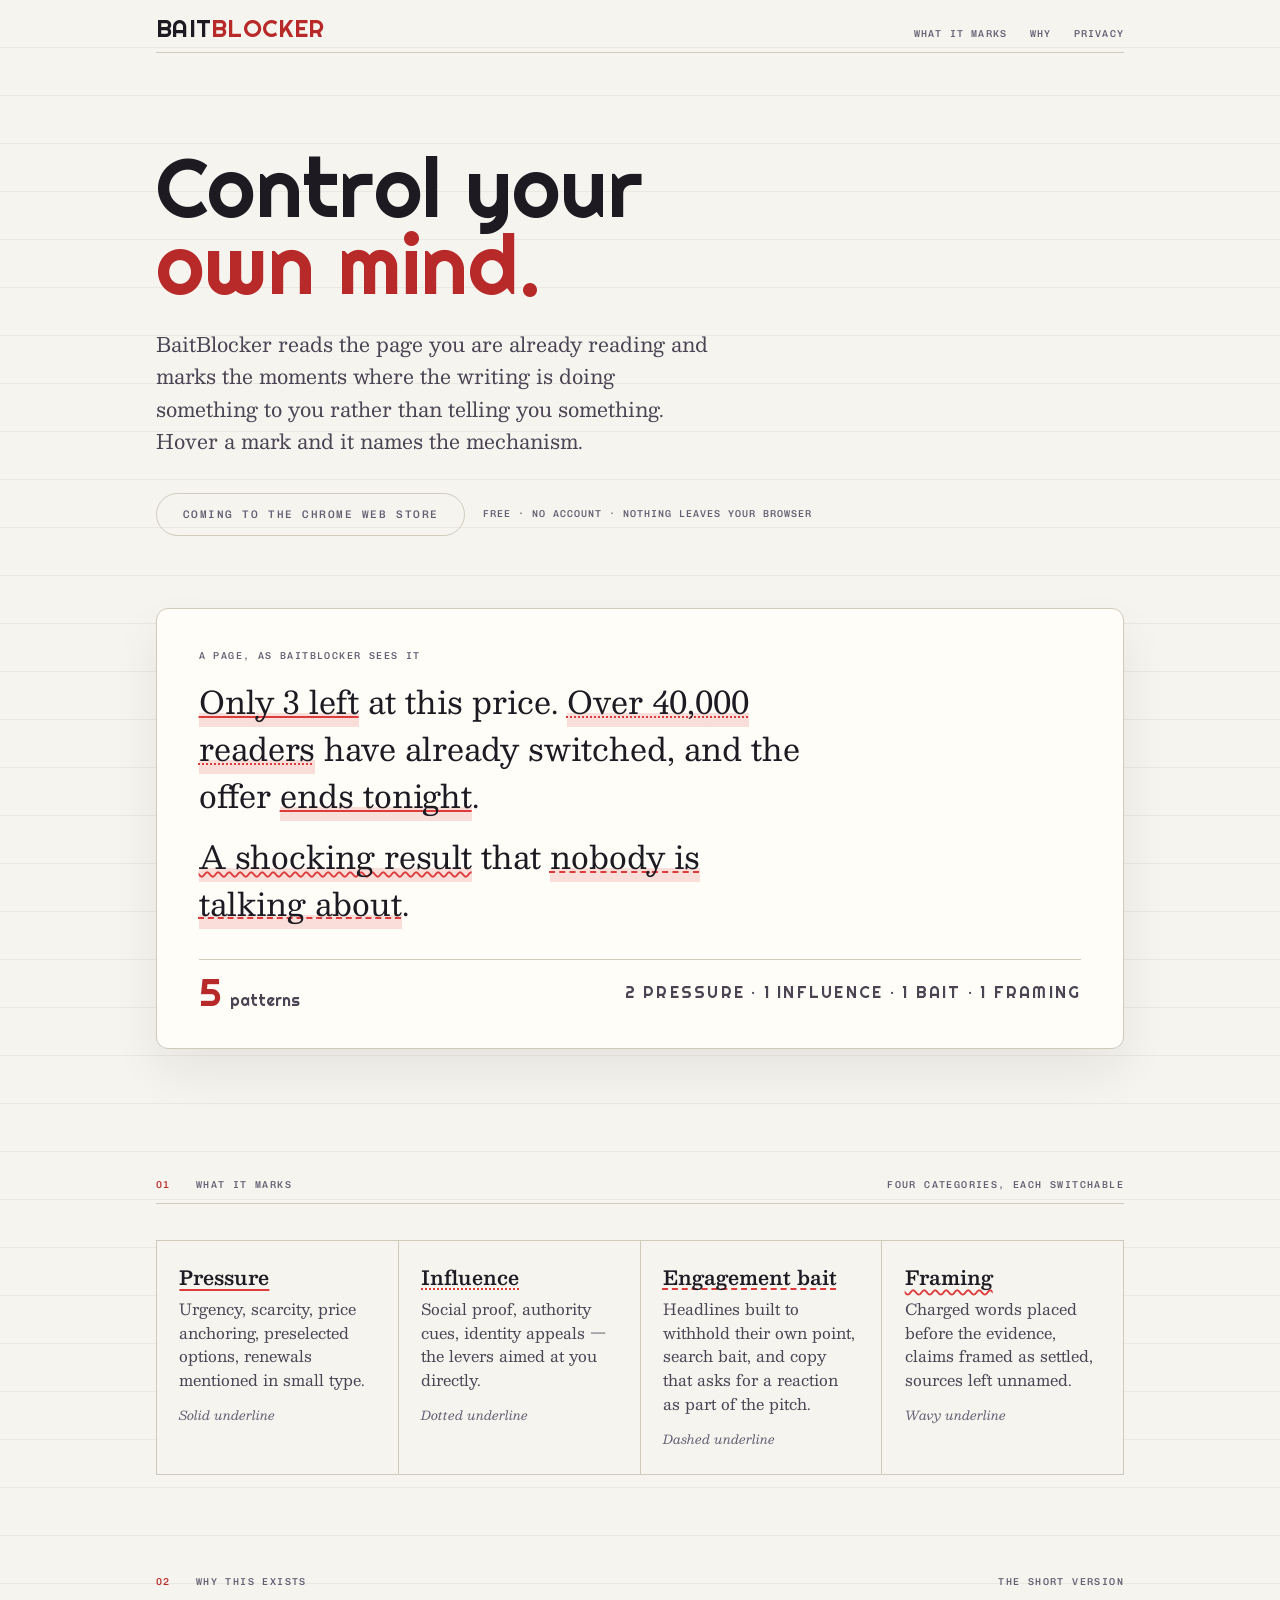
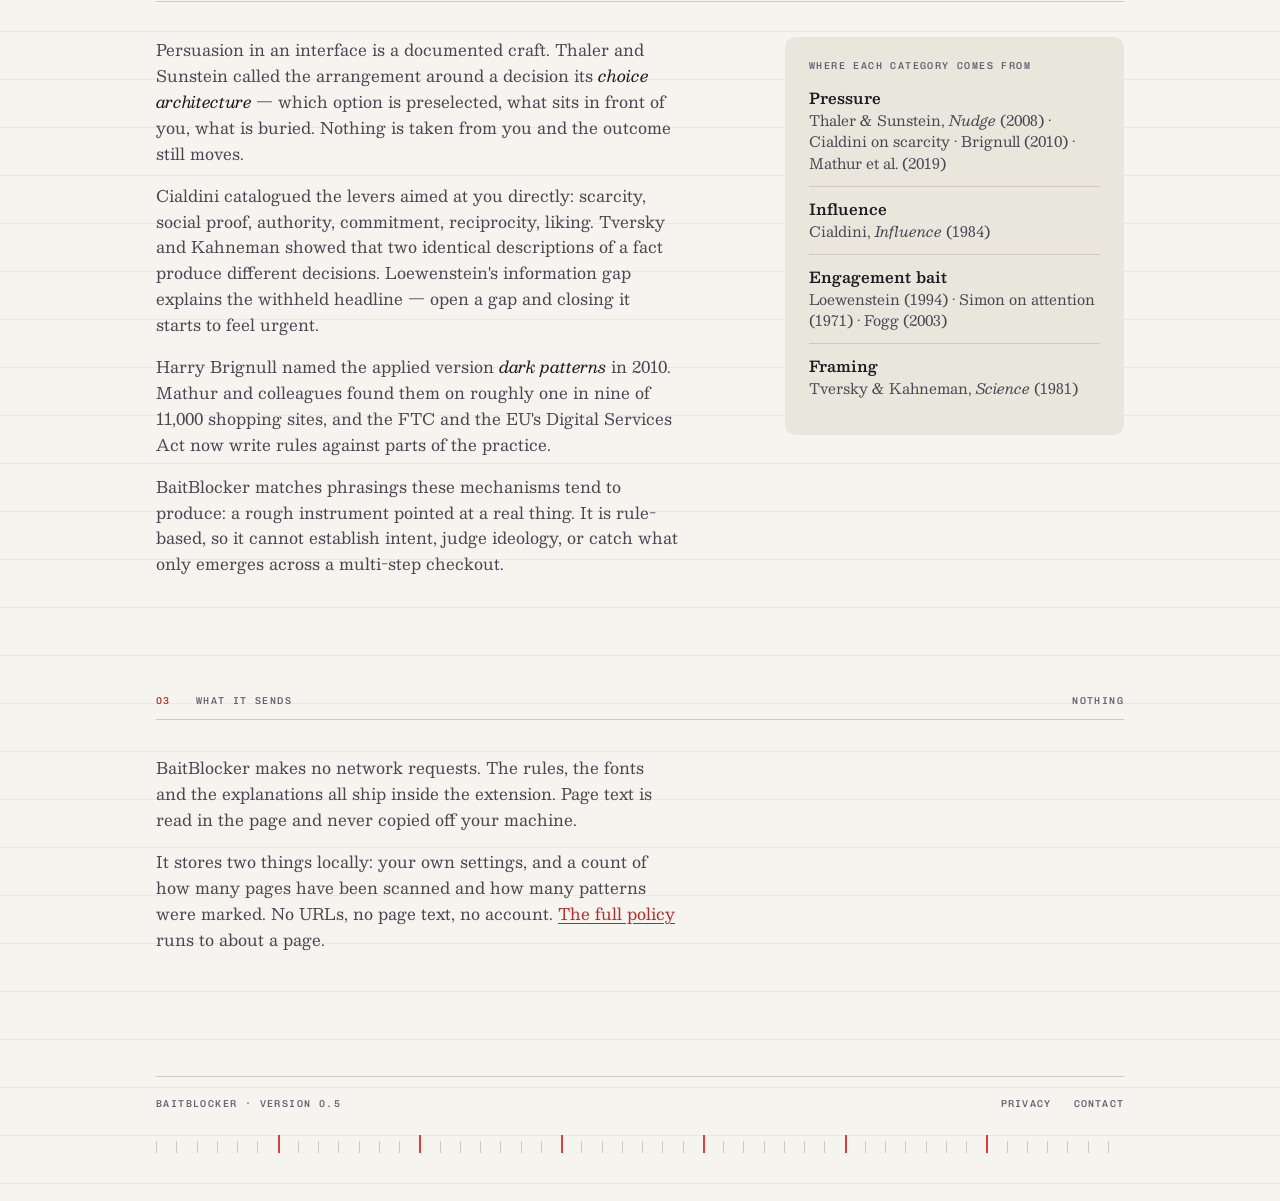
==== site/index.html @ 2d34333e "Add landing page and hosted privacy policy A two-page static site for the extension, built on the sa" ====
<!doctype html>
<html lang="en-GB">
<head>
<meta charset="utf-8">
<meta name="viewport" content="width=device-width,initial-scale=1">
<title>BaitBlocker — see the persuasion patterns on any page</title>
<meta name="description" content="A browser extension that marks the places where online writing is working on you rather than informing you. Runs locally, sends nothing anywhere.">
<link rel="icon" href="icon.png">
<link rel="stylesheet" href="styles.css">
<meta property="og:title" content="BaitBlocker">
<meta property="og:description" content="Marks the places where online writing is working on you rather than informing you.">
<meta property="og:type" content="website">
</head>
<body>

<div class="wrap">
  <header class="mast">
    <a class="wordmark" href="/">BAIT<em>BLOCKER</em></a>
    <nav>
      <a href="#what">What it marks</a>
      <a href="#why">Why</a>
      <a href="privacy.html">Privacy</a>
    </nav>
  </header>

  <div class="hero">
    <h1>Control your<br><em>own mind.</em></h1>
    <p class="stand">BaitBlocker reads the page you are already reading and marks the
    moments where the writing is doing something to you rather than telling you
    something. Hover a mark and it names the mechanism.</p>
    <div class="cta">
      <a class="install" id="install" href="#" aria-disabled="true">Coming to the Chrome Web Store</a>
      <small>Free · No account · Nothing leaves your browser</small>
    </div>
  </div>

  <div class="specimen">
    <span class="machine">A page, as BaitBlocker sees it</span>
    <p><span class="mark" data-c="pressure" style="--i:0">Only 3 left</span> at this
    price. <span class="mark" data-c="influence" style="--i:1">Over 40,000 readers</span>
    have already switched, and the offer
    <span class="mark" data-c="pressure" style="--i:2">ends tonight</span>.</p>
    <p><span class="mark" data-c="framing" style="--i:3">A shocking result</span> that
    <span class="mark" data-c="engagement" style="--i:4">nobody is talking about</span>.</p>
    <div class="readout">
      <b>5</b><span>patterns</span>
      <span class="machine">2 pressure · 1 influence · 1 bait · 1 framing</span>
    </div>
  </div>

  <section id="what">
    <div class="head">
      <h2><span>01</span> What it marks</h2>
      <span class="machine">Four categories, each switchable</span>
    </div>
    <div class="cards">
      <div class="card" data-c="pressure">
        <b>Pressure</b>
        <p>Urgency, scarcity, price anchoring, preselected options, renewals mentioned in
        small type.</p>
        <small>Solid underline</small>
      </div>
      <div class="card" data-c="influence">
        <b>Influence</b>
        <p>Social proof, authority cues, identity appeals — the levers aimed at you
        directly.</p>
        <small>Dotted underline</small>
      </div>
      <div class="card" data-c="engagement">
        <b>Engagement bait</b>
        <p>Headlines built to withhold their own point, search bait, and copy that asks
        for a reaction as part of the pitch.</p>
        <small>Dashed underline</small>
      </div>
      <div class="card" data-c="framing">
        <b>Framing</b>
        <p>Charged words placed before the evidence, claims framed as settled, sources
        left unnamed.</p>
        <small>Wavy underline</small>
      </div>
    </div>
  </section>

  <section id="why">
    <div class="head">
      <h2><span>02</span> Why this exists</h2>
      <span class="machine">The short version</span>
    </div>
    <div class="two">
      <div>
        <p>Persuasion in an interface is a documented craft. Thaler and Sunstein called
        the arrangement around a decision its <em>choice architecture</em> — which option
        is preselected, what sits in front of you, what is buried. Nothing is taken from
        you and the outcome still moves.</p>

        <p>Cialdini catalogued the levers aimed at you directly: scarcity, social proof,
        authority, commitment, reciprocity, liking. Tversky and Kahneman showed that two
        identical descriptions of a fact produce different decisions. Loewenstein's
        information gap explains the withheld headline — open a gap and closing it starts
        to feel urgent.</p>

        <p>Harry Brignull named the applied version <em>dark patterns</em> in 2010. Mathur
        and colleagues found them on roughly one in nine of 11,000 shopping sites, and the
        FTC and the EU's Digital Services Act now write rules against parts of the
        practice.</p>

        <p>BaitBlocker matches phrasings these mechanisms tend to produce: a rough
        instrument pointed at a real thing. It is rule-based, so it cannot establish
        intent, judge ideology, or catch what only emerges across a multi-step checkout.</p>
      </div>

      <aside class="panel">
        <span class="machine">Where each category comes from</span>
        <ul>
          <li><b>Pressure</b> Thaler &amp; Sunstein, <i>Nudge</i> (2008) · Cialdini on
          scarcity · Brignull (2010) · Mathur et al. (2019)</li>
          <li><b>Influence</b> Cialdini, <i>Influence</i> (1984)</li>
          <li><b>Engagement bait</b> Loewenstein (1994) · Simon on attention (1971) ·
          Fogg (2003)</li>
          <li><b>Framing</b> Tversky &amp; Kahneman, <i>Science</i> (1981)</li>
        </ul>
      </aside>
    </div>
  </section>

  <section id="privacy-note">
    <div class="head">
      <h2><span>03</span> What it sends</h2>
      <span class="machine">Nothing</span>
    </div>
    <div class="single">
      <div>
        <p>BaitBlocker makes no network requests. The rules, the fonts and the
        explanations all ship inside the extension. Page text is read in the page and
        never copied off your machine.</p>
        <p>It stores two things locally: your own settings, and a count of how many pages
        have been scanned and how many patterns were marked. No URLs, no page text, no
        account. <a href="privacy.html">The full policy</a> runs to about a page.</p>
      </div>
    </div>
  </section>

  <footer>
    <div class="foot-row">
      <span class="machine">BaitBlocker · Version 0.5</span>
      <nav>
        <a href="privacy.html">Privacy</a>
        <a href="mailto:aswad.amr@gmail.com">Contact</a>
      </nav>
    </div>
    <div class="strip" aria-hidden="true"></div>
  </footer>
</div>

<script>
  // One constant to set when the listing goes live.
  const STORE_URL = "";

  const install = document.getElementById("install");
  if (STORE_URL) {
    install.href = STORE_URL;
    install.removeAttribute("aria-disabled");
    install.textContent = "Add to Chrome — free";
    install.rel = "noopener";
  }

  const strip = document.querySelector(".strip");
  for (let i = 0; i < 48; i += 1) strip.append(document.createElement("i"));
</script>
</body>
</html>
---- site/styles.css ----
/* BaitBlocker site — same system as the extension: paper ground, Righteous display,
   Besley text, Chivo Mono machine labels, and one red that only ever means "caught". */

@font-face { font-family: "Righteous"; src: url("fonts/righteous-400.ttf") format("truetype"); font-weight: 400; font-display: swap; }
@font-face { font-family: "Besley"; src: url("fonts/besley-400.ttf") format("truetype"); font-weight: 400; font-display: swap; }
@font-face { font-family: "Besley"; src: url("fonts/besley-600.ttf") format("truetype"); font-weight: 600; font-display: swap; }
@font-face { font-family: "Besley"; src: url("fonts/besley-italic-400.ttf") format("truetype"); font-style: italic; font-weight: 400; font-display: swap; }
@font-face { font-family: "Chivo Mono"; src: url("fonts/chivo-mono-400.ttf") format("truetype"); font-weight: 400; font-display: swap; }
@font-face { font-family: "Chivo Mono"; src: url("fonts/chivo-mono-500.ttf") format("truetype"); font-weight: 500; font-display: swap; }

:root {
  --ground: #f5f4ef;
  --ground-2: #e9e6dc;
  --ink: #1d1a22;
  --ink-2: #4a4453;
  --ink-3: #655f72;
  --line: #cfcabc;
  --lead: #dd3c3c;
  --lead-text: #b82929;
  --companion: #2f7d76;
  --companion-text: #276c66;
  --display: "Righteous", "Arial Rounded MT Bold", sans-serif;
  --text: "Besley", Georgia, serif;
  --mono: "Chivo Mono", ui-monospace, SFMono-Regular, Consolas, monospace;
  --gutter: clamp(1.25rem, 5vw, 3.5rem);
}

* { box-sizing: border-box; }

html { scroll-behavior: smooth; }

body {
  margin: 0;
  background: var(--ground);
  color: var(--ink);
  font: 400 17px/1.62 var(--text);
  -webkit-font-smoothing: antialiased;
  /* Faint ruled paper, so the ground reads as something written on. */
  background-image: repeating-linear-gradient(
    to bottom, transparent 0 47px, rgb(207 202 188 / .28) 47px 48px);
}

.wrap { max-width: 1080px; margin: 0 auto; padding: 0 var(--gutter); }

a { color: var(--lead-text); text-underline-offset: 3px; }
a:focus-visible, button:focus-visible { outline: 2px solid var(--companion-text); outline-offset: 3px; }

.machine {
  color: var(--ink-3);
  font: 500 10px/1 var(--mono);
  letter-spacing: .14em;
  text-transform: uppercase;
}

/* ---- masthead ---- */

.mast {
  display: flex;
  align-items: baseline;
  justify-content: space-between;
  gap: 1.5rem;
  padding: 1.15rem 0 .8rem;
  border-bottom: 1px solid var(--line);
}
.wordmark {
  color: var(--ink);
  font: 400 24px/.88 var(--display);
  letter-spacing: .012em;
  text-decoration: none;
}
.wordmark em { color: var(--lead-text); font-style: normal; }
.mast nav { display: flex; gap: 1.4rem; }
.mast nav a { color: var(--ink-3); font: 500 10px/1 var(--mono); letter-spacing: .12em; text-transform: uppercase; text-decoration: none; }
.mast nav a:hover { color: var(--ink); }

/* ---- hero ---- */

.hero { padding: clamp(3rem, 8vw, 6rem) 0 clamp(2.5rem, 6vw, 4.5rem); }

h1 {
  margin: 0 0 1.6rem;
  font: 400 clamp(2.6rem, 7.2vw, 5.2rem)/.92 var(--display);
  letter-spacing: .004em;
}
h1 em { color: var(--lead-text); font-style: normal; }

.stand {
  max-width: 46ch;
  margin: 0 0 2.2rem;
  color: var(--ink-2);
  font-size: clamp(1.05rem, 2vw, 1.25rem);
}

.cta { display: flex; align-items: center; flex-wrap: wrap; gap: 1.1rem; }

.install {
  display: inline-flex;
  align-items: center;
  gap: .7rem;
  padding: .95rem 1.6rem;
  border: 1px solid var(--ink);
  border-radius: 999px;
  background: var(--ink);
  color: var(--ground);
  font: 500 11px/1 var(--mono);
  letter-spacing: .14em;
  text-transform: uppercase;
  text-decoration: none;
  transition: transform .16s ease, background .16s ease;
}
.install:hover { transform: translateY(-1px); background: var(--lead-text); border-color: var(--lead-text); }
.install[aria-disabled="true"] {
  background: transparent;
  border-color: var(--line);
  color: var(--ink-3);
  cursor: default;
  pointer-events: none;
}
.cta small { color: var(--ink-3); font: 500 10px/1.5 var(--mono); letter-spacing: .1em; text-transform: uppercase; }

/* ---- the demonstration ---- */

.specimen {
  position: relative;
  margin: 0 0 clamp(3rem, 7vw, 5rem);
  padding: clamp(1.6rem, 4vw, 2.6rem) clamp(1.4rem, 4vw, 2.6rem) clamp(1.6rem, 4vw, 2.4rem);
  border: 1px solid var(--line);
  border-radius: 12px;
  background: #fffdf8;
  box-shadow: 0 22px 48px rgb(29 26 34 / .07);
}
.specimen > .machine { display: block; margin-bottom: 1.1rem; }
.specimen p {
  max-width: 34ch;
  margin: 0;
  font-size: clamp(1.3rem, 3.4vw, 1.95rem);
  line-height: 1.5;
}
.specimen p + p { margin-top: .9rem; }

/* Marks match the extension: 1.5px underline, style per category, 16% wash. */
.mark {
  position: relative;
  text-decoration-line: underline;
  text-decoration-color: var(--lead);
  text-decoration-thickness: 1.5px;
  text-underline-offset: 2px;
  text-decoration-skip-ink: none;
  background-image: linear-gradient(transparent 74%, rgb(221 60 60 / .16) 74%);
  background-repeat: no-repeat;
  box-decoration-break: clone;
}
.mark[data-c="influence"] { text-decoration-style: dotted; }
.mark[data-c="engagement"] { text-decoration-style: dashed; }
.mark[data-c="framing"] { text-decoration-style: wavy; }

/* Each mark arrives in turn, the way the extension reveals them. */
.mark { animation: settle .5s ease-out both; animation-delay: calc(var(--i) * .42s + .5s); }
@keyframes settle {
  from { text-decoration-color: transparent; background-size: 0 100%; }
  60%  { text-decoration-color: var(--lead); background-size: 100% 100%; filter: drop-shadow(0 0 7px rgb(221 60 60 / .55)); }
  to   { text-decoration-color: var(--lead); background-size: 100% 100%; filter: none; }
}

.readout {
  display: flex;
  align-items: baseline;
  gap: .55rem;
  margin-top: clamp(1.4rem, 3vw, 2rem);
  padding-top: 1.1rem;
  border-top: 1px solid var(--line);
}
.readout b { color: var(--lead-text); font: 400 2.4rem/.8 var(--display); }
.readout span { color: var(--ink-2); font: 400 1rem/1 var(--display); }
.readout .machine { margin-left: auto; align-self: center; }

/* ---- sections ---- */

section { padding: clamp(2rem, 4.5vw, 3.2rem) 0; }

.single p { max-width: 58ch; color: var(--ink-2); font-size: 1rem; }
.single p:first-child { margin-top: 0; }

.head {
  display: flex;
  align-items: baseline;
  justify-content: space-between;
  gap: 1.5rem;
  padding-bottom: .85rem;
  margin-bottom: clamp(1.6rem, 3vw, 2.2rem);
  border-bottom: 1px solid var(--line);
}
.head h2 { margin: 0; color: var(--ink-3); font: 500 10px/1 var(--mono); letter-spacing: .14em; text-transform: uppercase; }
.head h2 span { margin-right: 1.1rem; color: var(--lead-text); }

.cards { display: grid; grid-template-columns: repeat(auto-fit, minmax(230px, 1fr)); gap: 1px; background: var(--line); border: 1px solid var(--line); }
.card { padding: 1.5rem 1.4rem 1.6rem; background: var(--ground); }
.card b {
  display: inline-block;
  margin-bottom: .55rem;
  font: 600 1.22rem/1.2 var(--text);
  text-decoration: underline 1.5px var(--lead);
  text-underline-offset: 4px;
  text-decoration-skip-ink: none;
}
.card[data-c="influence"] b { text-decoration-style: dotted; }
.card[data-c="engagement"] b { text-decoration-style: dashed; }
.card[data-c="framing"] b { text-decoration-style: wavy; }
.card p { margin: 0 0 .8rem; color: var(--ink-2); font-size: .96rem; line-height: 1.55; }
.card small { display: block; color: var(--ink-3); font: 400 .78rem/1.5 var(--text); font-style: italic; }

.two { display: grid; grid-template-columns: minmax(0, 1.25fr) minmax(260px, .75fr); gap: clamp(2rem, 5vw, 4rem); }
.two p { max-width: 58ch; color: var(--ink-2); font-size: 1rem; }
.two p:first-child { margin-top: 0; }
.two em { color: var(--ink); }

.panel { align-self: start; padding: 1.5rem; border-radius: 10px; background: var(--ground-2); }
.panel .machine { display: block; margin-bottom: 1rem; }
.panel ul { margin: 0; padding: 0; list-style: none; }
.panel li { padding: .7rem 0; border-top: 1px solid var(--line); color: var(--ink-2); font-size: .9rem; line-height: 1.5; }
.panel li:first-child { border-top: 0; padding-top: 0; }
.panel li b { display: block; color: var(--ink); font-size: .95rem; }

/* ---- long-form (privacy) ---- */

.prose { max-width: 62ch; padding: clamp(2.5rem, 6vw, 4rem) 0 1rem; }
.prose h1 { max-width: none; margin-bottom: .5rem; font-size: clamp(2rem, 5vw, 3rem); }
.prose h2 { margin: 2.4rem 0 .6rem; font: 600 1.16rem/1.3 var(--text); }
.prose p, .prose li { color: var(--ink-2); }
.prose ul { padding-left: 1.15rem; }
.prose li { margin-bottom: .55rem; }
.prose .lede { color: var(--ink); font-size: 1.15rem; }
.prose table { width: 100%; margin: 1.2rem 0; border-collapse: collapse; font-size: .95rem; }
.prose th, .prose td { padding: .65rem .9rem .65rem 0; border-bottom: 1px solid var(--line); text-align: left; vertical-align: top; }
.prose th { color: var(--ink); font: 500 .74rem/1.4 var(--mono); letter-spacing: .1em; text-transform: uppercase; }
.prose td { color: var(--ink-2); }
.prose code { font: 400 .88em/1 var(--mono); }

/* ---- footer ---- */

footer {
  margin-top: clamp(2rem, 5vw, 3.5rem);
  padding: 1.4rem 0 3rem;
  border-top: 1px solid var(--line);
}
.foot-row { display: flex; flex-wrap: wrap; align-items: center; justify-content: space-between; gap: 1rem; }
.foot-row nav { display: flex; gap: 1.4rem; }
.foot-row a { color: var(--ink-3); font: 500 10px/1 var(--mono); letter-spacing: .12em; text-transform: uppercase; text-decoration: none; }
.foot-row a:hover { color: var(--ink); }

.strip { display: grid; grid-template-columns: repeat(48, 1fr); gap: 4px; height: 18px; align-items: end; margin-top: 1.6rem; }
.strip i { display: block; width: 1px; height: 12px; background: var(--line); }
.strip i:nth-child(7n) { width: 2px; height: 18px; background: var(--lead); }

@media (max-width: 760px) {
  .two { grid-template-columns: minmax(0, 1fr); }
  .mast nav { gap: 1rem; }
}

@media (prefers-reduced-motion: reduce) {
  html { scroll-behavior: auto; }
  .mark { animation: none; }
  .install { transition: none; }
}
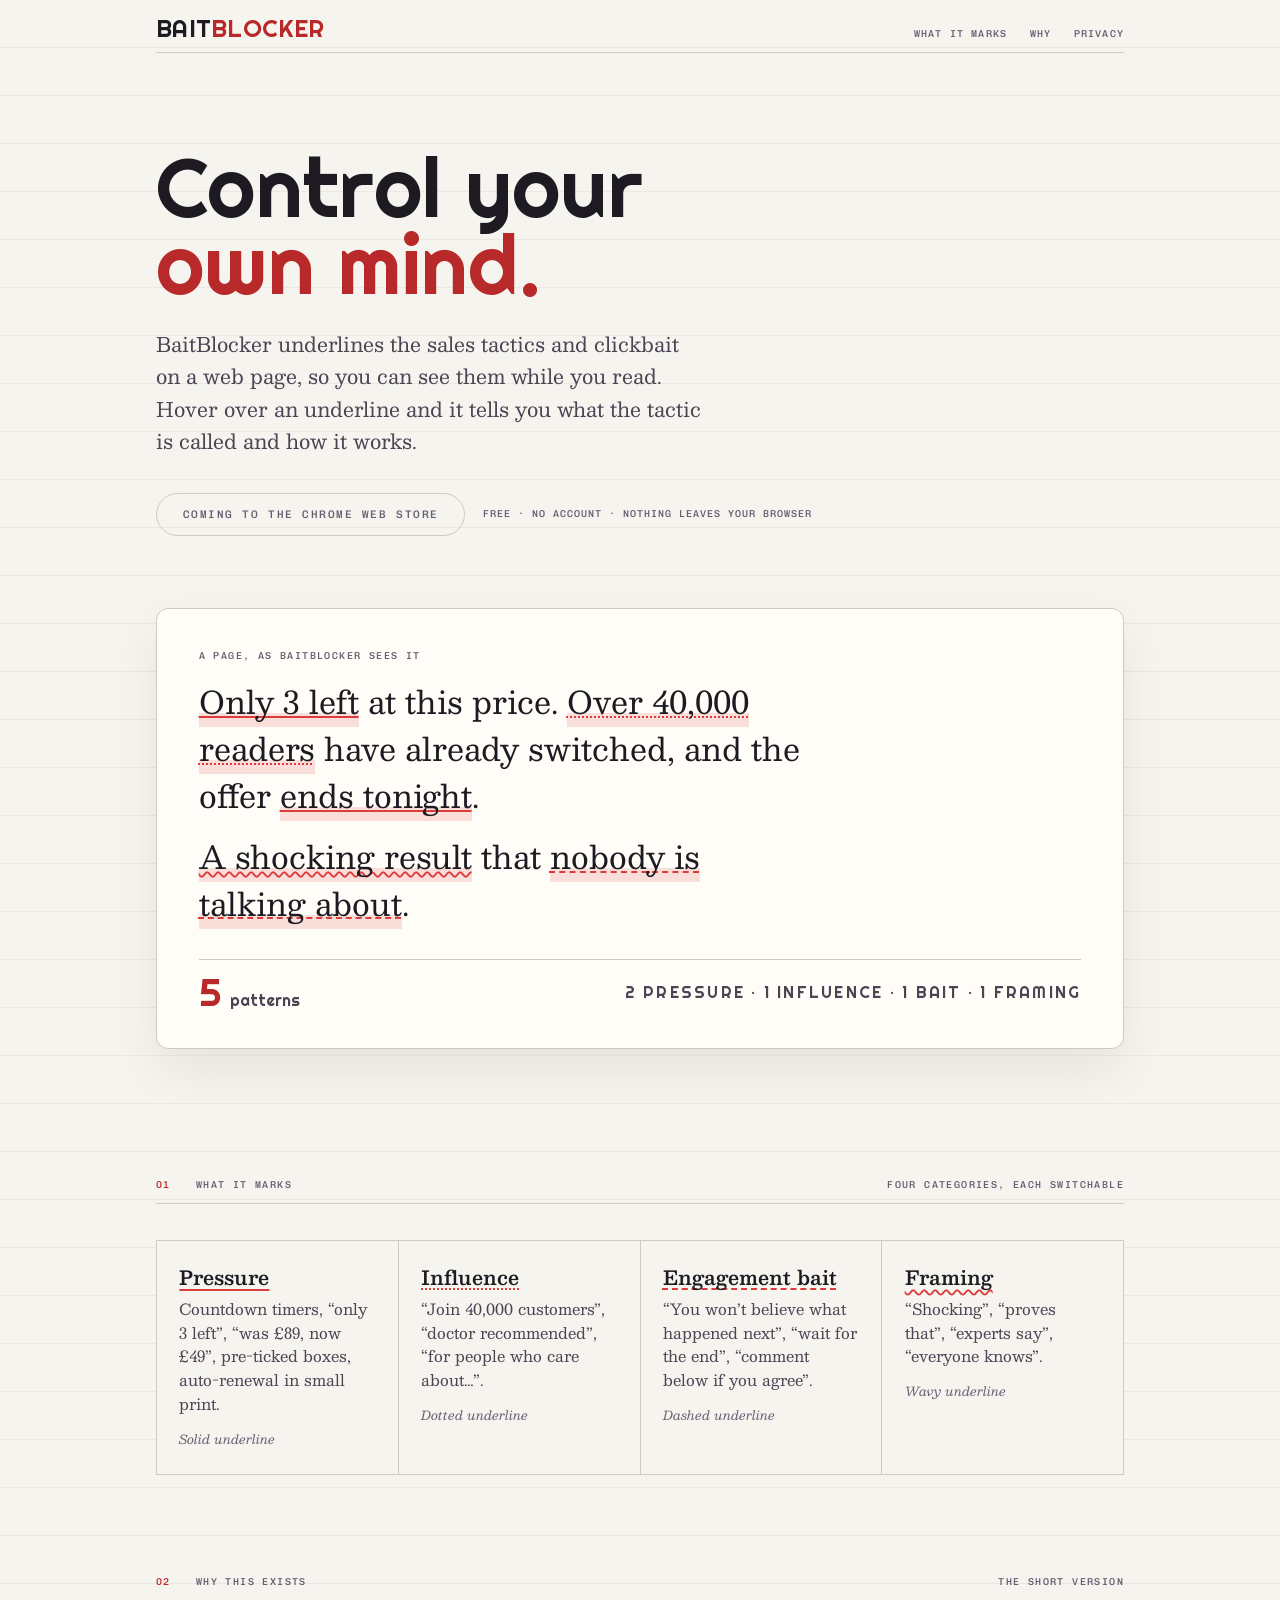
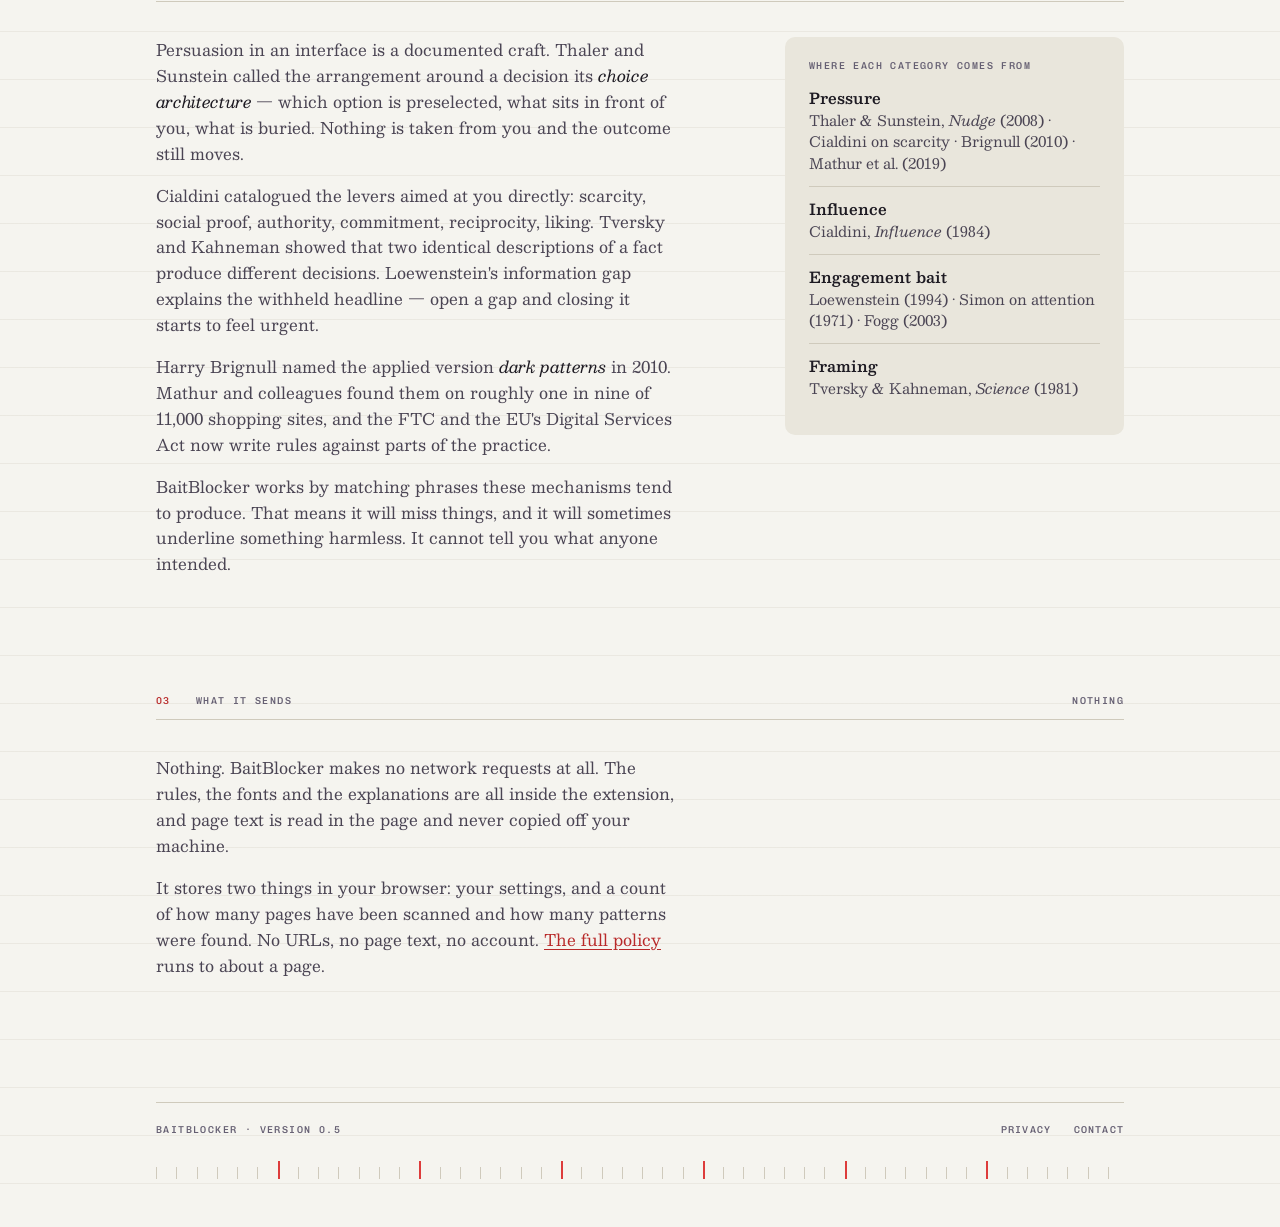
==== commit 82bb7b55: "Rewrite the description in plain language The old copy described the product in its own voice instea" ====
--- a/site/index.html
+++ b/site/index.html
@@ -4,11 +4,11 @@
 <meta charset="utf-8">
 <meta name="viewport" content="width=device-width,initial-scale=1">
 <title>BaitBlocker — see the persuasion patterns on any page</title>
-<meta name="description" content="A browser extension that marks the places where online writing is working on you rather than informing you. Runs locally, sends nothing anywhere.">
+<meta name="description" content="A browser extension that underlines the sales tactics and clickbait on a web page and explains each one. Runs in your browser, sends nothing anywhere.">
 <link rel="icon" href="icon.png">
 <link rel="stylesheet" href="styles.css">
 <meta property="og:title" content="BaitBlocker">
-<meta property="og:description" content="Marks the places where online writing is working on you rather than informing you.">
+<meta property="og:description" content="Underlines the sales tactics and clickbait on a web page, and explains each one.">
 <meta property="og:type" content="website">
 </head>
 <body>
@@ -19,15 +19,15 @@
     <nav>
       <a href="#what">What it marks</a>
       <a href="#why">Why</a>
-      <a href="privacy.html">Privacy</a>
+      <a href="/privacy">Privacy</a>
     </nav>
   </header>
 
   <div class="hero">
     <h1>Control your<br><em>own mind.</em></h1>
-    <p class="stand">BaitBlocker reads the page you are already reading and marks the
-    moments where the writing is doing something to you rather than telling you
-    something. Hover a mark and it names the mechanism.</p>
+    <p class="stand">BaitBlocker underlines the sales tactics and clickbait on a web
+    page, so you can see them while you read. Hover over an underline and it tells you
+    what the tactic is called and how it works.</p>
     <div class="cta">
       <a class="install" id="install" href="#" aria-disabled="true">Coming to the Chrome Web Store</a>
       <small>Free · No account · Nothing leaves your browser</small>
@@ -56,26 +56,25 @@
     <div class="cards">
       <div class="card" data-c="pressure">
         <b>Pressure</b>
-        <p>Urgency, scarcity, price anchoring, preselected options, renewals mentioned in
-        small type.</p>
+        <p>Countdown timers, “only 3 left”, “was £89, now £49”, pre-ticked boxes,
+        auto-renewal in small print.</p>
         <small>Solid underline</small>
       </div>
       <div class="card" data-c="influence">
         <b>Influence</b>
-        <p>Social proof, authority cues, identity appeals — the levers aimed at you
-        directly.</p>
+        <p>“Join 40,000 customers”, “doctor recommended”, “for people who care
+        about…”.</p>
         <small>Dotted underline</small>
       </div>
       <div class="card" data-c="engagement">
         <b>Engagement bait</b>
-        <p>Headlines built to withhold their own point, search bait, and copy that asks
-        for a reaction as part of the pitch.</p>
+        <p>“You won’t believe what happened next”, “wait for the end”, “comment below if
+        you agree”.</p>
         <small>Dashed underline</small>
       </div>
       <div class="card" data-c="framing">
         <b>Framing</b>
-        <p>Charged words placed before the evidence, claims framed as settled, sources
-        left unnamed.</p>
+        <p>“Shocking”, “proves that”, “experts say”, “everyone knows”.</p>
         <small>Wavy underline</small>
       </div>
     </div>
@@ -104,9 +103,9 @@
         FTC and the EU's Digital Services Act now write rules against parts of the
         practice.</p>
 
-        <p>BaitBlocker matches phrasings these mechanisms tend to produce: a rough
-        instrument pointed at a real thing. It is rule-based, so it cannot establish
-        intent, judge ideology, or catch what only emerges across a multi-step checkout.</p>
+        <p>BaitBlocker works by matching phrases these mechanisms tend to produce. That
+        means it will miss things, and it will sometimes underline something harmless. It
+        cannot tell you what anyone intended.</p>
       </div>
 
       <aside class="panel">
@@ -130,12 +129,12 @@
     </div>
     <div class="single">
       <div>
-        <p>BaitBlocker makes no network requests. The rules, the fonts and the
-        explanations all ship inside the extension. Page text is read in the page and
-        never copied off your machine.</p>
-        <p>It stores two things locally: your own settings, and a count of how many pages
-        have been scanned and how many patterns were marked. No URLs, no page text, no
-        account. <a href="privacy.html">The full policy</a> runs to about a page.</p>
+        <p>Nothing. BaitBlocker makes no network requests at all. The rules, the fonts and
+        the explanations are all inside the extension, and page text is read in the page
+        and never copied off your machine.</p>
+        <p>It stores two things in your browser: your settings, and a count of how many
+        pages have been scanned and how many patterns were found. No URLs, no page text,
+        no account. <a href="/privacy">The full policy</a> runs to about a page.</p>
       </div>
     </div>
   </section>
@@ -144,7 +143,7 @@
     <div class="foot-row">
       <span class="machine">BaitBlocker · Version 0.5</span>
       <nav>
-        <a href="privacy.html">Privacy</a>
+        <a href="/privacy">Privacy</a>
         <a href="mailto:aswad.amr@gmail.com">Contact</a>
       </nav>
     </div>
--- a/site/styles.css
+++ b/site/styles.css
@@ -225,7 +225,23 @@
 
 .prose { max-width: 62ch; padding: clamp(2.5rem, 6vw, 4rem) 0 1rem; }
 .prose h1 { max-width: none; margin-bottom: .5rem; font-size: clamp(2rem, 5vw, 3rem); }
-.prose h2 { margin: 2.4rem 0 .6rem; font: 600 1.16rem/1.3 var(--text); }
+.prose h2 {
+  margin: 2.6rem 0 .7rem;
+  padding-top: .9rem;
+  border-top: 1px solid var(--line);
+  font: 600 1.16rem/1.3 var(--text);
+}
+.prose h3 { margin: 1.7rem 0 .5rem; font: 600 1rem/1.35 var(--text); }
+.prose .stamp {
+  margin: 0 0 2rem;
+  padding-bottom: 1.3rem;
+  border-bottom: 1px solid var(--line);
+  color: var(--ink-3);
+  font: 500 10px/1 var(--mono);
+  letter-spacing: .14em;
+  text-transform: uppercase;
+}
+.prose strong { color: var(--ink); }
 .prose p, .prose li { color: var(--ink-2); }
 .prose ul { padding-left: 1.15rem; }
 .prose li { margin-bottom: .55rem; }
